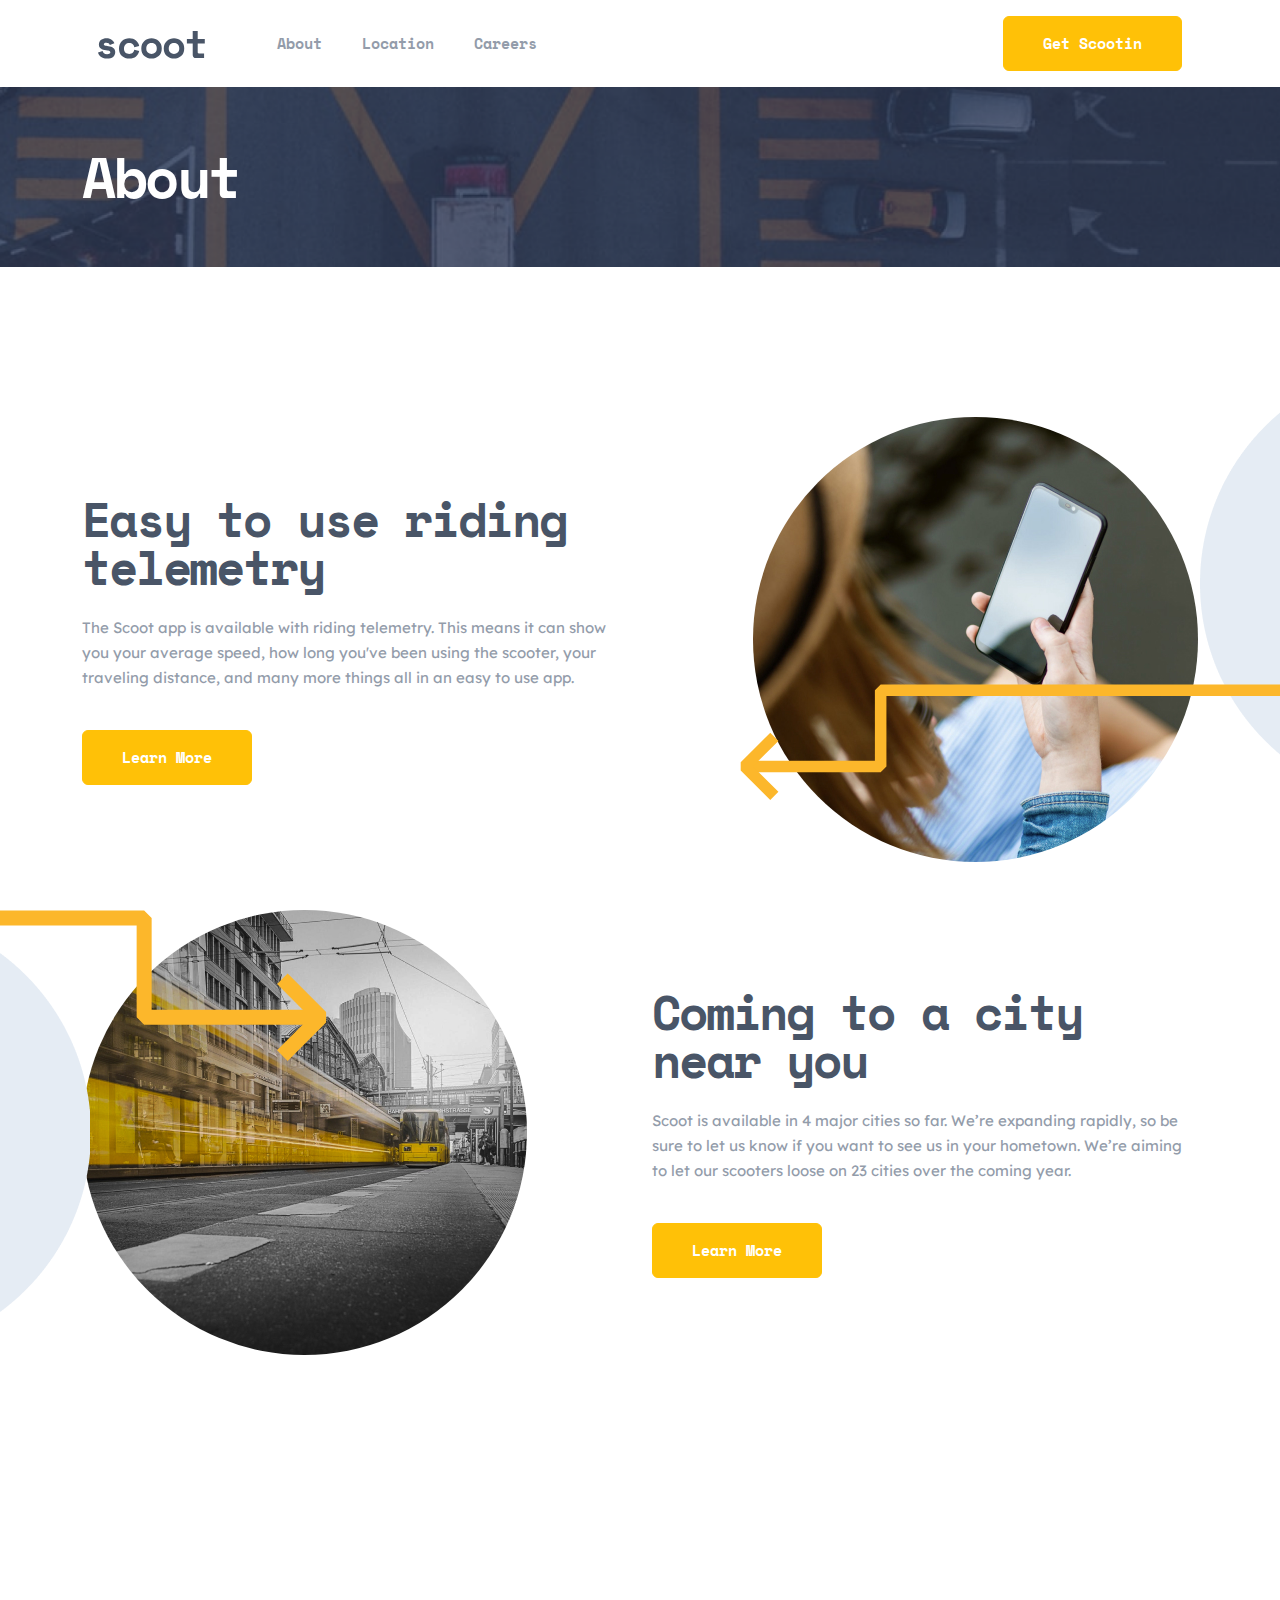
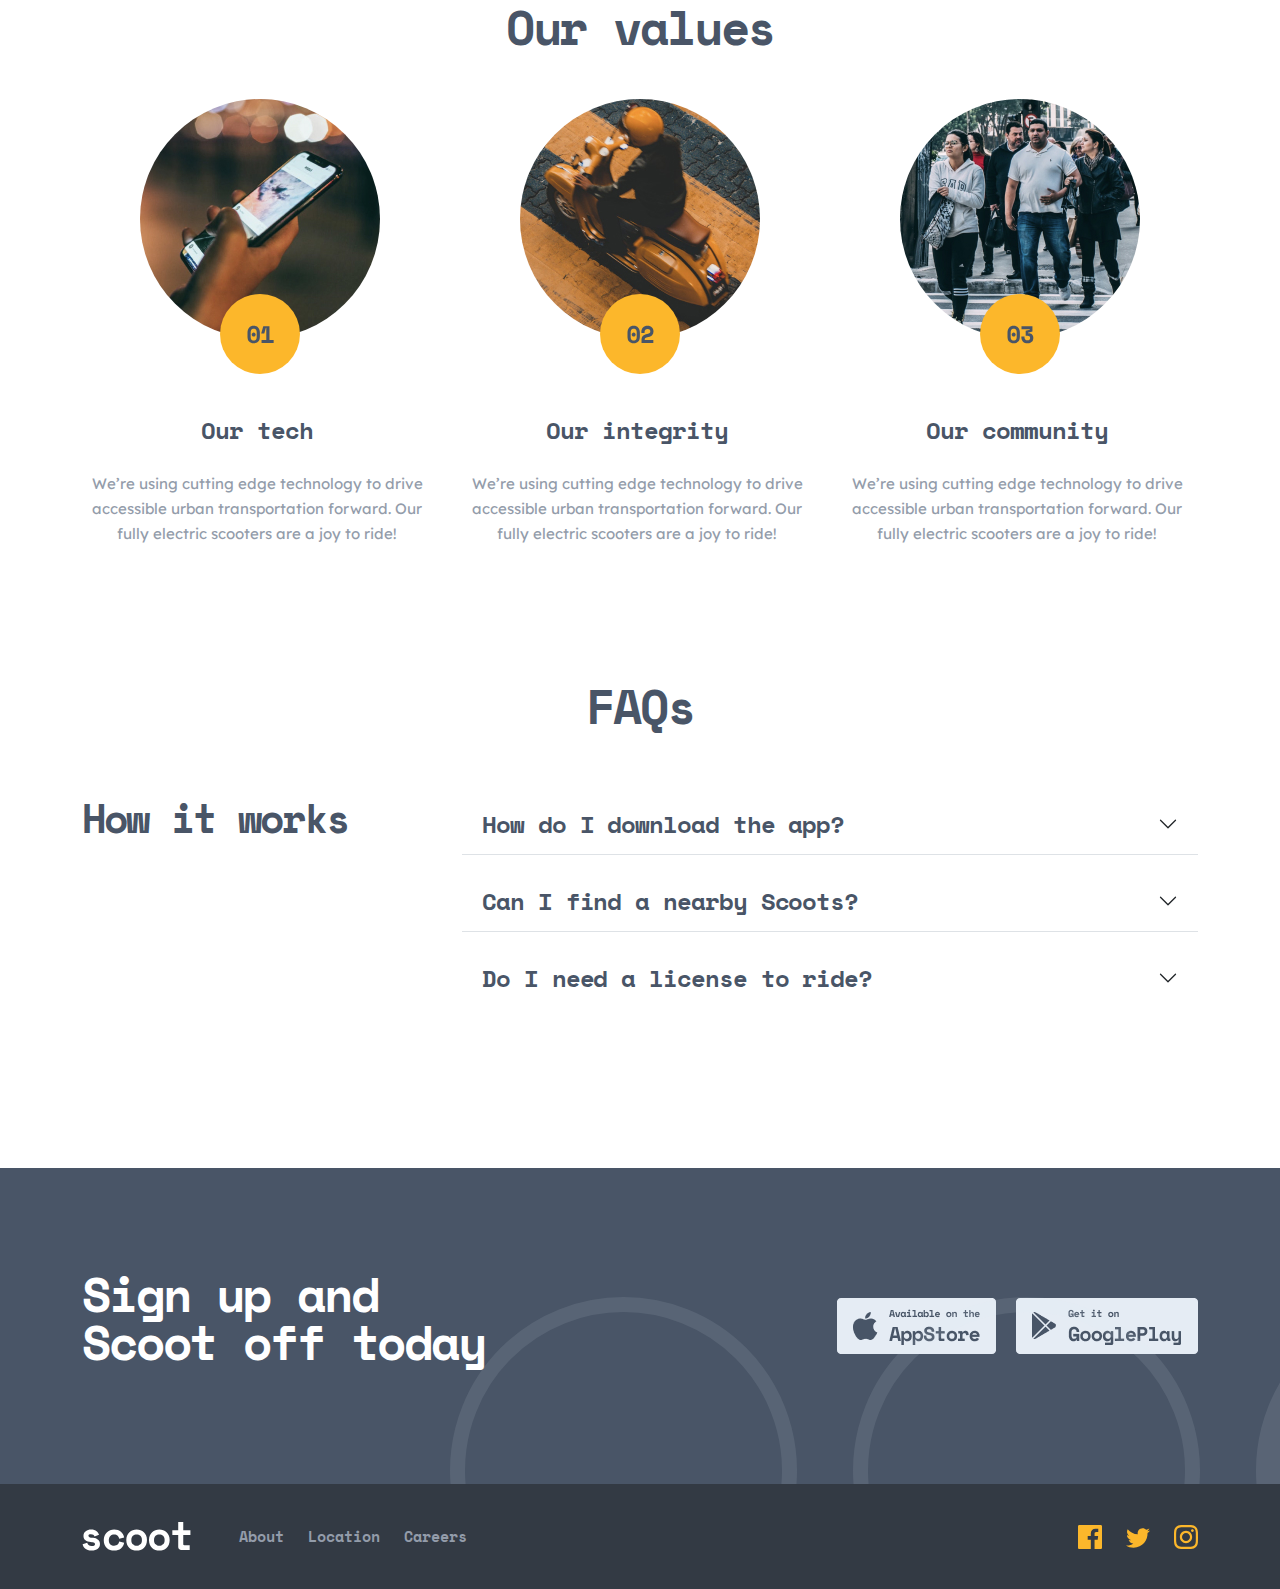
==== about.html @ 52f3a2fb "Add new sections" ====
<!DOCTYPE html>
<html lang="en">
<head>
    <meta charset="UTF-8" >
    <meta http-equiv="X-UA-Compatible" content="IE=edge" >
    <meta name="viewport" content="width=device-width, initial-scale=1.0" >
    <link rel="stylesheet" href="./bootstrap/css/bootstrap.min.css">
    <link rel="stylesheet" href="./css/main.css" >
    <title>Scoot multi page</title>
</head>
<body>
    
    <header class="site-header ">
        <div class="container">
            <nav class="navbar navbar-expand-lg p-3 d-md-flex justify-content-md-between align-content-md-center">
                <a class="menu__burger" href="#"><img src="./images/menu-burger.svg" alt=""></a> 
                <a class="navbar-brand" href="index.html"><img src="./images/logo-header.svg" width="107" height="28" alt="site  logo"></a>
                <button class="navbar-toggler d-none" type="button" data-bs-toggle="collapse" data-bs-target="#navbarSupportedContent" aria-controls="navbarSupportedContent" aria-expanded="false" aria-label="Toggle navigation">
                    <span class="navbar-toggler-icon"></span>
                </button>
                
                <ul class="navbar-nav sitenav flex-row me-auto ms-lg-5 ms-md-5">
                    <li class="nav-item">
                        <a class="nav-link " href="about.html">About</a>
                    </li>
                    <li class="nav-item">
                        <a class="nav-link" href="#">Location</a>
                    </li>
                    <li class="nav-item">
                        <a class="nav-link" href="#">Careers</a>
                    </li>
                </ul>
                <button class="btn btn-warning nav__link header__nav" type="button">Get Scootin</button>
            </nav>
            
            
        </div>
    </header>
    
    <main class="hero ">
        <section class="hero__inner about__hero">
            <div class="container">
                <div class="hero__content position-relative">
                    <div class="hero__intro mx-md-auto mx-lg-0">
                        <h1 class="hero__title text-center  text-md-center text-lg-start">About</h1>
                    </div>
                    
                </div>
            </div>           
        </section>
        
        <section class="news ">
            <div class="container">
                <div class="new__inner">
                    <div class="row d-flex align-items-center justify-content-between mb-5 top__row">
                        <div class="col-12 col-sm-12 col-md-6 top__col">
                            <h3 class="news__title">Easy to use
                                riding telemetry</h3>
                                <p class="news__desc">The Scoot app is available with riding telemetry. This means it can show you your average speed, how long you've been using the scooter, your traveling distance, and many more things all in an easy to use app.</p>
                                <a class="btn btn-warning hero__link" href="#">Learn More</a>
                            </div>
                            <div class="col-12 col-sm-12 col-md-6 position-relative">
                                <img src="./images/about-human.jpg" class="img-fluid news__img" alt="">
                                <img src="./images/service-strelka.svg" class="img-fluid position-absolute news__img-arrow" alt="">
                            </div>
                        </div>
                        
                        <div class="row center__row d-flex align-items-center justify-content-between mt-5 mb-5 ">
                            <div class="col-12 col-sm-12 col-md-6 center__col">
                                <h3 class="news__title ">Coming to a city near you</h3>
                                <p class="news__desc">Scoot is available in 4 major cities so far. We’re expanding rapidly, so be sure to let us know if you want to see us in your hometown. We’re aiming to let our scooters loose on 23 cities over the coming year.</p>
                                <a class="btn btn-warning hero__link" href="#">Learn More</a>
                            </div>
                            <div class="col-12 col-sm-12 col-md-6 position-relative">
                                <img src="./images/about-human-2.jpg" class="img-fluid news__img news__img-two" alt="">
                                <img src="./images/service-strelka-short-1.svg" class="img-fluid position-absolute news__img-left" alt="">
                            </div>
                        </div>
                    </div>
                </div>
            </section>    
            
            <section class="values">
                <div class="container">
                    <div class="values__inner">
                        <h2 class="values__title">Our values</h2>
                        <div class="row mt-5">
                            <div class="col-12 col-sm-12 col-md-12 col-lg-4 text-center">
                                <div class="values__imgs">
                                    <img class="values__img" src="./images/value-1.jpg" width="240" height="240" alt="value 1">
                                </div>
                                <div class="values__wrap">
                                    <h3 class="values__text">Our tech</h3>
                                    <p class="values__desc">We’re using cutting edge technology to drive accessible urban transportation forward. Our fully electric scooters are a joy to ride!</p>
                                </div>
                            </div>
                            <div class="col-12 col-sm-12 col-md-12 col-lg-4 text-center">
                                <div class="values__imgs values__two">
                                    <img class="values__img" src="./images/value-2.jpg" width="240" height="240" alt="value 1">
                                </div>
                                <div class="values__wrap">
                                    <h3 class="values__text">Our integrity</h3>
                                    <p class="values__desc">We’re using cutting edge technology to drive accessible urban transportation forward. Our fully electric scooters are a joy to ride!</p>
                                </div>
                            </div>
                            <div class="col-12 col-sm-12 col-md-12 col-lg-4 text-center">
                                <div class="values__imgs values__three">
                                    <img class="values__img " src="./images/value-3.jpg" width="240" height="240" alt="value 1">
                                </div>
                                <div class="values__wrap">
                                    <h3 class="values__text">Our community</h3>
                                    <p class="values__desc">We’re using cutting edge technology to drive accessible urban transportation forward. Our fully electric scooters are a joy to ride!</p>
                                </div>
                            </div>
                        </div>
                    </div>
                </div>
            </section>
            
            <section class="faq">
                <div class="container">
                    <div class="faq__inner">
                        <h2 class="faq__title">FAQs</h2>
                        <div class="row">
                            <div class="col-12 col-sm-12 col-md-12 col-lg-4">
                                <h3 class="faq__text">How it works</h3>
                            </div>
                            <div class="col-12 col-sm-12 col-md-12 col-lg-8">
                                <div class="accordion  accordion-flush" id="accordionFlushExample">
                                    <div class="accordion-item accordion-wrap">
                                      <h2 class="accordion-header" id="flush-headingOne">
                                        <button class="accordion-button collapsed" type="button" data-bs-toggle="collapse" data-bs-target="#flush-collapseOne" aria-expanded="false" aria-controls="flush-collapseOne">
                                            <div class="accor__title">
                                                How do I download the app?
                                            </div>
                                        </button>
                                      </h2>
                                      <div id="flush-collapseOne" class="accordion-collapse collapse" aria-labelledby="flush-headingOne" data-bs-parent="#accordionFlushExample">
                                        <div class="accordion-body">To download the Scoot app, you can search “Scoot” in both the App and Google Play stores. An even simpler way to do it would be to click the relevant link at the bottom of this page and you’ll be re-directed to the correct page.</div>
                                      </div>
                                    </div>
                                    <div class="accordion-item accordion-wrap">
                                      <h2 class="accordion-header" id="flush-headingTwo">
                                        <button class="accordion-button collapsed" type="button" data-bs-toggle="collapse" data-bs-target="#flush-collapseTwo" aria-expanded="false" aria-controls="flush-collapseTwo">
                                            <div class="accor__title">
                                                Can I find a nearby Scoots?
                                            </div>
                                        </button>
                                      </h2>
                                      <div id="flush-collapseTwo" class="accordion-collapse collapse" aria-labelledby="flush-headingTwo" data-bs-parent="#accordionFlushExample">
                                        <div class="accordion-body">To download the Scoot app, you can search “Scoot” in both the App and Google Play stores. An even simpler way to do it would be to click the relevant link at the bottom of this page and you’ll be re-directed to the correct page.</div>
                                      </div>
                                    </div>
                                    <div class="accordion-item accordion-wrap">
                                      <h2 class="accordion-header" id="flush-headingThree">
                                        <button class="accordion-button collapsed" type="button" data-bs-toggle="collapse" data-bs-target="#flush-collapseThree" aria-expanded="false" aria-controls="flush-collapseThree">
                                           <div class="accor__title">
                                            Do I need a license to ride?
                                           </div>
                                        </button>
                                      </h2>
                                      <div id="flush-collapseThree" class="accordion-collapse collapse" aria-labelledby="flush-headingThree" data-bs-parent="#accordionFlushExample">
                                        <div class="accordion-body">To download the Scoot app, you can search “Scoot” in both the App and Google Play stores. An even simpler way to do it would be to click the relevant link at the bottom of this page and you’ll be re-directed to the correct page.</div>
                                      </div>
                                    </div>
                                  </div>
                            </div>
                        </div>
                    </div>
                </div>
            </section>
            
            <section class="apps">
                <div class="container">
                    <div class="apps__wrap d-flex ">
                        <span class="apps__circle"></span>
                        <span class="apps__circle apps__circle-two"></span>
                        <span class="apps__circle apps__circle-three"></span>
                    </div>
                    <div class="row d-flex align-items-center justify-content-between apps__row">
                        <div class="col-12 col-md-12 col-lg-6">
                            <div class="apps__text">
                                <p class="apps__title">Sign up and Scoot off today</p>
                            </div>
                        </div>
                        <div class="col-12 col-md-12 col-lg-6 d-flex justify-content-end ">
                            <div class="app">
                                <img class="app__img" src="./images/apple.png"  alt="apple">
                                <img class="ms-3 app__img" src="./images/google.png" alt="google">
                            </div>
                        </div>
                    </div>  
                </div>
            </section>
            
        </main>
        
        <footer class="site-footer">
            <div class="container">
                <div class="row">
                    <div class="col-12 col-sm-8 col-md-8 d-flex align-items-center site-footer__navs">
                        <a href="index.html"><img src="./images/logo.svg" alt="footer logo"></a>
                        <ul class="navbar-nav flex-row me-auto ms-sm-3 ms-lg-5 ms-md-5 site-footer__nav">
                            <li class="nav-item">
                                <a class="nav-link " href="about.html">About</a>
                            </li>
                            <li class="nav-item">
                                <a class="nav-link" href="#">Location</a>
                            </li>
                            <li class="nav-item">
                                <a class="nav-link" href="#">Careers</a>
                            </li>
                        </ul>
                    </div>
                    
                    <div class="col-12 col-sm-4 col-md-4 d-flex align-items-center  site-footer__icons ">
                        <a class="site-footer__icon"  href="#"><img src="./images/facebook.svg" alt="facebook"></a>
                        <a class="site-footer__icon"  href="#"><img src="./images/twitter.svg" alt="twitter"></a>
                        <a class="site-footer__icon"  href="#"><img src="./images/instagram.svg" alt="instagram"></a>
                    </div>
                </div>
            </div>
        </footer>
        
        <!-- <script src="./bootstrap/js/bootstrap.bundle.min.js"></script> -->
        <script src="./bootstrap/js/bootstrap.min.js"></script>
        <!-- <script src="./bootstrap/js/bootstrap.esm.min.js"></script> -->

    </body>
    </html>
---- css/main.css ----
/*! normalize.css v8.0.1 | MIT License | github.com/necolas/normalize.css */
/* Document
   ========================================================================== */
/**
 * 1. Correct the line height in all browsers.
 * 2. Prevent adjustments of font size after orientation changes in iOS.
 */
html {
  line-height: 1.15; /* 1 */
  -webkit-text-size-adjust: 100%; /* 2 */
}

/* Sections
     ========================================================================== */
/**
   * Remove the margin in all browsers.
   */
body {
  margin: 0;
}

/**
   * Render the `main` element consistently in IE.
   */
main {
  display: block;
}

/**
   * Correct the font size and margin on `h1` elements within `section` and
   * `article` contexts in Chrome, Firefox, and Safari.
   */
h1 {
  font-size: 2em;
  margin: 0.67em 0;
}

/* Grouping content
     ========================================================================== */
/**
   * 1. Add the correct box sizing in Firefox.
   * 2. Show the overflow in Edge and IE.
   */
hr {
  box-sizing: content-box; /* 1 */
  height: 0; /* 1 */
  overflow: visible; /* 2 */
}

/**
   * 1. Correct the inheritance and scaling of font size in all browsers.
   * 2. Correct the odd `em` font sizing in all browsers.
   */
pre {
  font-family: monospace, monospace; /* 1 */
  font-size: 1em; /* 2 */
}

/* Text-level semantics
     ========================================================================== */
/**
   * Remove the gray background on active links in IE 10.
   */
a {
  background-color: transparent;
}

/**
   * 1. Remove the bottom border in Chrome 57-
   * 2. Add the correct text decoration in Chrome, Edge, IE, Opera, and Safari.
   */
abbr[title] {
  border-bottom: none; /* 1 */
  text-decoration: underline; /* 2 */
  -webkit-text-decoration: underline dotted;
          text-decoration: underline dotted; /* 2 */
}

/**
   * Add the correct font weight in Chrome, Edge, and Safari.
   */
b,
strong {
  font-weight: bolder;
}

/**
   * 1. Correct the inheritance and scaling of font size in all browsers.
   * 2. Correct the odd `em` font sizing in all browsers.
   */
code,
kbd,
samp {
  font-family: monospace, monospace; /* 1 */
  font-size: 1em; /* 2 */
}

/**
   * Add the correct font size in all browsers.
   */
small {
  font-size: 80%;
}

/**
   * Prevent `sub` and `sup` elements from affecting the line height in
   * all browsers.
   */
sub,
sup {
  font-size: 75%;
  line-height: 0;
  position: relative;
  vertical-align: baseline;
}

sub {
  bottom: -0.25em;
}

sup {
  top: -0.5em;
}

/* Embedded content
     ========================================================================== */
/**
   * Remove the border on images inside links in IE 10.
   */
img {
  border-style: none;
}

/* Forms
     ========================================================================== */
/**
   * 1. Change the font styles in all browsers.
   * 2. Remove the margin in Firefox and Safari.
   */
button,
input,
optgroup,
select,
textarea {
  font-family: inherit; /* 1 */
  font-size: 100%; /* 1 */
  line-height: 1.15; /* 1 */
  margin: 0; /* 2 */
}

/**
   * Show the overflow in IE.
   * 1. Show the overflow in Edge.
   */
button,
input {
  /* 1 */
  overflow: visible;
}

/**
   * Remove the inheritance of text transform in Edge, Firefox, and IE.
   * 1. Remove the inheritance of text transform in Firefox.
   */
button,
select {
  /* 1 */
  text-transform: none;
}

/**
   * Correct the inability to style clickable types in iOS and Safari.
   */
button,
[type=button],
[type=reset],
[type=submit] {
  -webkit-appearance: button;
}

/**
   * Remove the inner border and padding in Firefox.
   */
button::-moz-focus-inner,
[type=button]::-moz-focus-inner,
[type=reset]::-moz-focus-inner,
[type=submit]::-moz-focus-inner {
  border-style: none;
  padding: 0;
}

/**
   * Restore the focus styles unset by the previous rule.
   */
button:-moz-focusring,
[type=button]:-moz-focusring,
[type=reset]:-moz-focusring,
[type=submit]:-moz-focusring {
  outline: 1px dotted ButtonText;
}

/**
   * Correct the padding in Firefox.
   */
fieldset {
  padding: 0.35em 0.75em 0.625em;
}

/**
   * 1. Correct the text wrapping in Edge and IE.
   * 2. Correct the color inheritance from `fieldset` elements in IE.
   * 3. Remove the padding so developers are not caught out when they zero out
   *    `fieldset` elements in all browsers.
   */
legend {
  box-sizing: border-box; /* 1 */
  color: inherit; /* 2 */
  display: table; /* 1 */
  max-width: 100%; /* 1 */
  padding: 0; /* 3 */
  white-space: normal; /* 1 */
}

/**
   * Add the correct vertical alignment in Chrome, Firefox, and Opera.
   */
progress {
  vertical-align: baseline;
}

/**
   * Remove the default vertical scrollbar in IE 10+.
   */
textarea {
  overflow: auto;
}

/**
   * 1. Add the correct box sizing in IE 10.
   * 2. Remove the padding in IE 10.
   */
[type=checkbox],
[type=radio] {
  box-sizing: border-box; /* 1 */
  padding: 0; /* 2 */
}

/**
   * Correct the cursor style of increment and decrement buttons in Chrome.
   */
[type=number]::-webkit-inner-spin-button,
[type=number]::-webkit-outer-spin-button {
  height: auto;
}

/**
   * 1. Correct the odd appearance in Chrome and Safari.
   * 2. Correct the outline style in Safari.
   */
[type=search] {
  -webkit-appearance: textfield; /* 1 */
  outline-offset: -2px; /* 2 */
}

/**
   * Remove the inner padding in Chrome and Safari on macOS.
   */
[type=search]::-webkit-search-decoration {
  -webkit-appearance: none;
}

/**
   * 1. Correct the inability to style clickable types in iOS and Safari.
   * 2. Change font properties to `inherit` in Safari.
   */
::-webkit-file-upload-button {
  -webkit-appearance: button; /* 1 */
  font: inherit; /* 2 */
}

/* Interactive
     ========================================================================== */
/*
   * Add the correct display in Edge, IE 10+, and Firefox.
   */
details {
  display: block;
}

/*
   * Add the correct display in all browsers.
   */
summary {
  display: list-item;
}

/* Misc
     ========================================================================== */
/**
   * Add the correct display in IE 10+.
   */
template {
  display: none;
}

/**
   * Add the correct display in IE 10.
   */
[hidden] {
  display: none;
}

.visually-hidden {
  clip: rect(0 0 0 0);
  -webkit-clip-path: inset(50%);
  clip-path: inset(50%);
  height: 1px;
  overflow: hidden;
  position: absolute;
  white-space: nowrap;
  width: 1px;
}

@font-face {
  font-family: "Lexend Deca";
  src: url("../fonts/LexendDeca-Regular.woff2") format("woff2"), url("../fonts/LexendDeca-Regular.woff") format("woff");
  font-weight: normal;
  font-style: normal;
  font-display: swap;
}
@font-face {
  font-family: "Space Mono";
  src: url("../fonts/SpaceMono-Bold.woff2") format("woff2"), url("../fonts/SpaceMono-Bold.woff") format("woff");
  font-weight: bold;
  font-style: normal;
  font-display: swap;
}
html {
  height: 100%;
  scroll-behavior: smooth;
  box-sizing: border-box;
}

*,
*::before,
*::after {
  box-sizing: inherit;
}

body {
  display: flex;
  flex-direction: column;
  height: 100%;
  font-family: "Futura PT";
  font-style: normal;
  font-size: 16px;
  line-height: 1.5;
  background-image: url("../images/body-bg.png");
}

img {
  max-width: 100%;
  height: auto;
  vertical-align: middle;
}

.nav__link {
  padding: 14px 39px;
  font-family: "Space Mono";
  font-style: normal;
  font-weight: 700;
  font-size: 15px;
  line-height: 25px;
  text-align: center;
  color: #FFFFFF;
}

.nav-link {
  font-family: "Space Mono";
  font-style: normal;
  font-weight: 700;
  font-size: 15px;
  line-height: 25px;
  color: #939CAA;
}

.menu__burger {
  display: none;
}

@media only screen and (max-width: 768px) {
  .nav-item + .nav-item {
    margin-left: 28px;
  }
  .nav__link {
    padding: 12px 37px;
  }
}
@media only screen and (max-width: 576px) {
  .sitenav {
    display: none;
  }
  .header__nav {
    display: none;
  }
  .navbar-brand {
    margin: 0 auto;
  }
  .menu__burger {
    display: block;
  }
  .ovals {
    display: none;
  }
  .desc__before {
    display: none;
  }
  .hero__desc {
    text-align: center;
  }
  .nav-item {
    margin-left: 28px;
  }
}
.hero__inner {
  width: 100%;
  margin: 0 auto;
  padding: 170px 0;
  background-image: url("../../images/header-bg.jpg");
  background-size: cover;
  background-position: center;
}

.ovals {
  z-index: 99;
  right: 0;
  bottom: 60px;
  position: relative;
}

.oval__img + .oval__img {
  margin-left: 24px;
}

.hero__content {
  position: relative;
}

.hero__intro {
  width: 100%;
  max-width: 500px;
}

.hero__text {
  width: 100%;
  max-width: 405px;
  margin-left: 125px;
}

.hero__title {
  margin: 0;
  font-family: "Space Mono";
  font-style: normal;
  font-weight: 700;
  font-size: 56px;
  line-height: 56px;
  letter-spacing: -2.5px;
  color: #FFFFFF;
}

.hero__desc {
  margin: 40px 0;
  font-family: "Lexend Deca";
  font-style: normal;
  font-weight: 400;
  font-size: 15px;
  line-height: 25px;
  color: #FFFFFF;
}

.desc__before {
  left: -110px;
  top: 53%;
}

.desc__after {
  left: 50%;
  top: 55%;
}

.hero__link {
  padding: 14px 39px;
  font-family: "Space Mono";
  font-style: normal;
  font-weight: 700;
  font-size: 15px;
  line-height: 25px;
  text-align: center;
  color: #FFFFFF;
}

@media only screen and (max-width: 768px) {
  .hero__inner {
    background-image: url("../../images/hero-bg-tablet.jpg");
  }
  .desc__after {
    left: -25%;
    top: 95%;
  }
  .hero__link {
    width: 100%;
    max-width: 200px;
    display: block;
    margin: 0 auto;
  }
  .ovals {
    z-index: 99;
    right: 0;
    bottom: -25%;
    position: relative;
  }
}
@media only screen and (max-width: 576px) {
  .hero__inner {
    background-image: url("../../images/hero-bg-mobile.jpg");
  }
  .hero__text {
    margin: 0 auto;
    max-width: 311px;
  }
  .hero__title {
    font-size: 40px;
    line-height: 40px;
  }
  .desc__after {
    left: -60%;
    top: 95%;
  }
}
@media only screen and (max-width: 515px) {
  .desc__after {
    left: -70%;
  }
}
@media only screen and (max-width: 444px) {
  .desc__after {
    left: -80%;
  }
}
@media only screen and (max-width: 388px) {
  .desc__after {
    left: -100%;
  }
}
.services {
  position: relative;
}

.services__inner {
  padding: 160px 0 147px;
}

.services__img {
  width: 96px;
  height: 96px;
  padding: 24px 24px;
  background: #FCB72B;
  border-radius: 50%;
  display: flex;
  align-items: center;
  justify-content: center;
}

.services__title {
  margin: 40px 0 27px;
  font-family: "Space Mono";
  font-style: normal;
  font-weight: 700;
  font-size: 24px;
  line-height: 28px;
  letter-spacing: -1.07143px;
  color: #495567;
}

.services__desc {
  margin: 0;
  font-family: "Lexend Deca";
  font-style: normal;
  font-weight: 400;
  font-size: 15px;
  line-height: 25px;
  color: #939CAA;
}

.services__line {
  content: "";
  display: block;
  width: 100%;
  max-width: 974px;
  position: absolute;
  left: 0;
  top: 33%;
  height: 1px;
  border: 15px solid #E5ECF4;
  z-index: -1;
}

@media only screen and (max-width: 768px) {
  .services__wrap {
    width: 100%;
    max-width: 398px;
  }
  .services__column {
    width: 100%;
    max-width: 573px;
    margin: 0 auto;
    display: flex;
    align-items: center;
    justify-content: space-between;
  }
  .services__column + .services__column {
    margin-top: 40px;
  }
  .services {
    position: relative;
  }
  .services__line {
    max-width: 1px;
    height: 513px;
    position: absolute;
    left: 150px;
    top: 150px;
    border: 15px solid #E5ECF4;
    z-index: -1;
  }
}
@media only screen and (max-width: 576px) {
  .services__column {
    width: 100%;
    text-align: center;
    max-width: 311px;
    margin: 0 auto;
    display: block;
  }
  .services__img {
    margin: 0 auto;
  }
  .services__column + .services__column {
    margin-top: 50px;
  }
}
.news {
  padding: 150px 0 200px;
  overflow: hidden;
  position: relative;
}

.news__title {
  margin: 0;
  font-family: "Space Mono";
  font-style: normal;
  font-weight: 700;
  font-size: 48px;
  line-height: 48px;
  letter-spacing: -2.14286px;
  color: #495567;
}

.top__row::after {
  content: "";
  display: block;
  width: 80px;
  height: 445px;
  top: 7%;
  right: 0;
  z-index: 99;
  position: absolute;
  background-image: url("../../images/service-right-bg.png");
  background-repeat: no-repeat;
}

.center__row {
  flex-direction: row-reverse;
}
.center__row::before {
  content: "";
  display: block;
  width: 100px;
  height: 445px;
  left: -10px;
  z-index: 99;
  position: absolute;
  background-image: url("../../images/service-left-bg.png");
  background-repeat: no-repeat;
}

.bottom__row::after {
  content: "";
  display: block;
  width: 80px;
  height: 445px;
  top: 65%;
  right: 0;
  z-index: 99;
  position: absolute;
  background-image: url("../../images/service-right-bg.png");
  background-repeat: no-repeat;
}

.news__desc {
  margin: 24px 0 40px;
  font-family: "Lexend Deca";
  font-style: normal;
  font-weight: 400;
  font-size: 15px;
  line-height: 25px;
  color: #939CAA;
}

.news__img {
  border-radius: 50%;
  display: block;
  margin-left: auto;
}

.news__img-two {
  margin-left: 0;
}

.news__img-arrow {
  top: 60%;
  right: -100px;
  z-index: 9999;
}

.news__img-left {
  top: 0;
  right: 55%;
  z-index: 9999;
}

.news__img-right {
  top: 15%;
  left: 55%;
  z-index: 9999;
}

@media only screen and (max-width: 768px) {
  .top__row {
    flex-direction: column-reverse;
  }
  .center__row {
    flex-direction: column-reverse;
  }
  .bottom__row {
    flex-direction: column-reverse;
  }
  .top__col {
    width: 100%;
    max-width: 573px;
  }
  .center__col {
    width: 100%;
    max-width: 573px;
  }
  .bottom__col {
    width: 100%;
    max-width: 573px;
  }
  .news__title {
    margin-top: 56px;
    text-align: center;
  }
  .news__desc {
    text-align: center;
  }
  .news__img-arrow {
    top: 60%;
    right: 0px;
    z-index: 9999;
  }
  .news__img {
    border-radius: 50%;
    display: block;
    margin-left: 0;
  }
}
@media only screen and (max-width: 576px) {
  .top__row::after {
    display: none;
  }
  .center__row::before {
    display: none;
  }
  .bottom__row::after {
    display: none;
  }
  .news__img {
    background-size: 100%;
    width: 311px;
    height: 295px;
    margin: 0 auto;
  }
  .news__title {
    margin-top: 56px;
    font-size: 32px;
    line-height: 32px;
  }
}
.apps {
  padding: 102px 0;
  background: #495567;
  overflow: hidden;
  position: relative;
}

.apps__wrap {
  position: absolute;
  bottom: -160px;
  left: 450px;
}

.apps__circle {
  display: block;
  width: 347px;
  height: 347px;
  mix-blend-mode: normal;
  opacity: 0.1;
  border: 15px solid #E5ECF4;
  border-radius: 50%;
}

.apps__circle + .apps__circle {
  margin-left: 56px;
}

.apps__circle-three {
  background-color: #E5ECF4;
  opacity: 0.1;
}

.apps__text {
  width: 100%;
  max-width: 415px;
}

.apps__title {
  font-family: "Space Mono";
  font-style: normal;
  font-weight: 700;
  font-size: 48px;
  line-height: 48px;
  letter-spacing: -2.14286px;
  color: #FFFFFF;
}

@media only screen and (max-width: 768px) {
  .apps__text {
    margin: 0 auto;
  }
  .app {
    margin: 0 auto;
    margin-top: 40px;
  }
  .apps__title {
    text-align: center;
  }
  .apps__wrap {
    position: absolute;
    bottom: -160px;
    left: -100px;
  }
}
@media only screen and (max-width: 576px) {
  .apps__title {
    font-size: 32px;
    line-height: 32px;
  }
}
@media only screen and (max-width: 392px) {
  .app__img {
    width: 113px;
    height: 40px;
  }
}
.site-footer {
  z-index: 999;
  padding: 32px 0;
  background: #333A44;
}

.site-footer__icon + .site-footer__icon {
  margin-left: 24px;
}

.nav-item + .nav-item {
  margin-left: 24px;
}

.site-footer__icons {
  justify-content: end;
}

@media only screen and (max-width: 576px) {
  .site-footer__icons {
    display: block;
    margin: 0 auto;
    margin-top: 41px;
    justify-content: center;
  }
  .site-footer__navs {
    flex-direction: column;
  }
  .site-footer__nav {
    margin: 0 auto;
    margin-top: 41px;
    display: block;
  }
}
.about__hero {
  width: 100%;
  margin: 0 auto;
  padding: 62px 0;
  background-image: url("../../images/about-bg.png");
}

.values__inner {
  padding: 0 0 120px;
}

.values__title {
  font-family: "Space Mono";
  font-style: normal;
  font-weight: 700;
  font-size: 48px;
  line-height: 48px;
  text-align: center;
  letter-spacing: -2.14286px;
  color: #495567;
}

.values__imgs {
  position: relative;
  display: flex;
  justify-content: center;
}
.values__imgs::before {
  content: "";
  display: block;
  width: 29px;
  height: 29px;
  bottom: -35px;
  padding: 40px;
  background-image: url("../../images/01.svg");
  background-position: center;
  background-color: #FCB72B;
  background-repeat: no-repeat;
  border-radius: 50%;
  position: absolute;
  z-index: 999;
}

.values__two::before {
  background-image: url("../../images/02.svg");
}

.values__three::before {
  background-image: url("../../images/03.svg");
}

.values__img {
  border-radius: 50%;
}

.values__wrap {
  width: 100%;
  max-width: 350px;
}

.values__text {
  margin: 77px 0 27px;
  font-family: "Space Mono";
  font-style: normal;
  font-weight: 700;
  font-size: 24px;
  line-height: 28px;
  text-align: center;
  letter-spacing: -1.07143px;
  color: #495567;
}

.values__desc {
  font-family: "Lexend Deca";
  font-style: normal;
  font-weight: 400;
  font-size: 15px;
  line-height: 25px;
  text-align: center;
  color: #939CAA;
}

@media only screen and (max-width: 768px) {
  .values__wrap {
    margin: 0 auto;
  }
  .values__imgs {
    margin-top: 55px;
  }
}
.faq__inner {
  padding-bottom: 160px;
}

.faq__title {
  margin-bottom: 64px;
  font-family: "Space Mono";
  font-style: normal;
  font-weight: 700;
  font-size: 48px;
  line-height: 48px;
  text-align: center;
  letter-spacing: -2.14286px;
  color: #495567;
}

.faq__text {
  font-family: "Space Mono";
  font-style: normal;
  font-weight: 700;
  font-size: 40px;
  line-height: 48px;
  letter-spacing: -1.78571px;
  color: #495567;
}

.accordion-wrap {
  background: #F2F5F9;
}

.accordion-item + .accordion-item {
  margin-top: 16px;
}

.accordion-header {
  background: #F2F5F9 !important;
}

.accor__title {
  font-family: "Space Mono";
  font-style: normal;
  font-weight: 700;
  font-size: 24px;
  line-height: 28px;
  letter-spacing: -1.07143px;
  color: #495567;
}

.accordion-body {
  font-family: "Lexend Deca";
  font-style: normal;
  font-weight: 400;
  font-size: 15px;
  line-height: 25px;
  color: #495567;
}/*# sourceMappingURL=main.css.map */
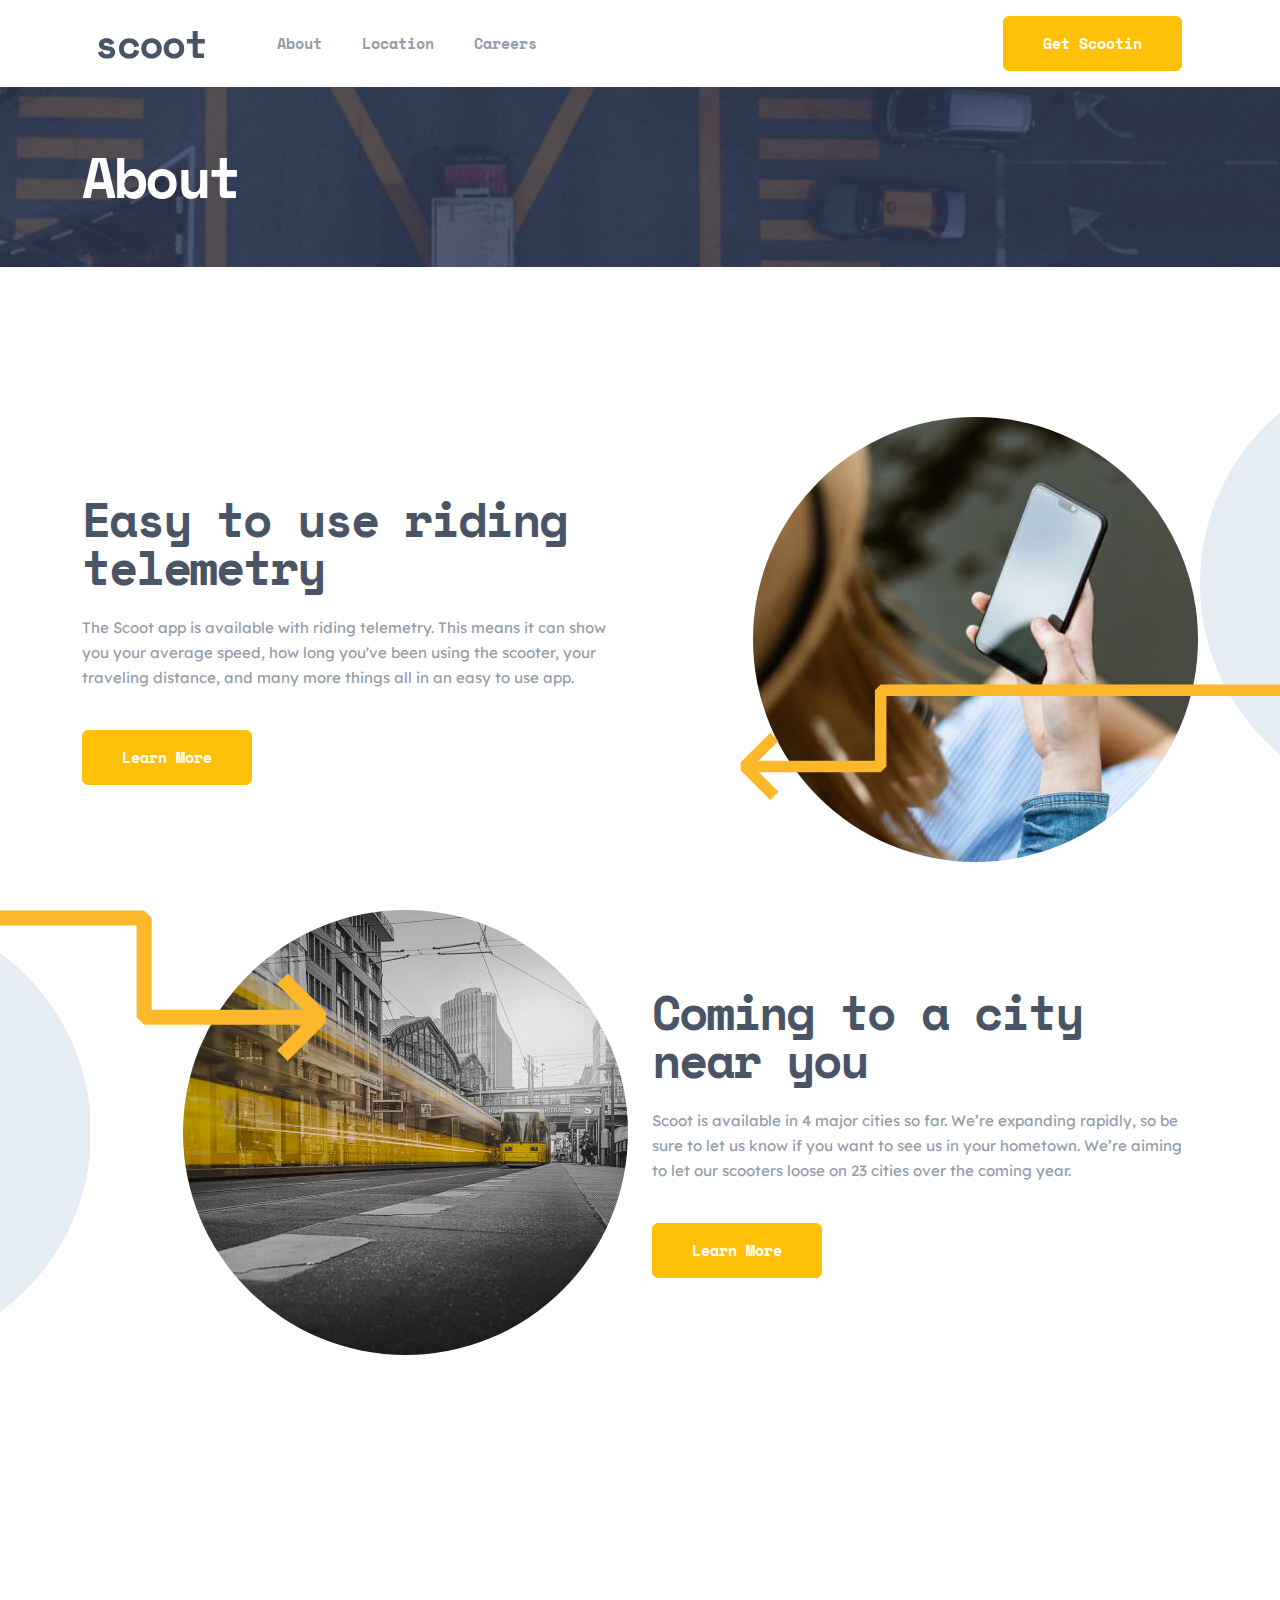
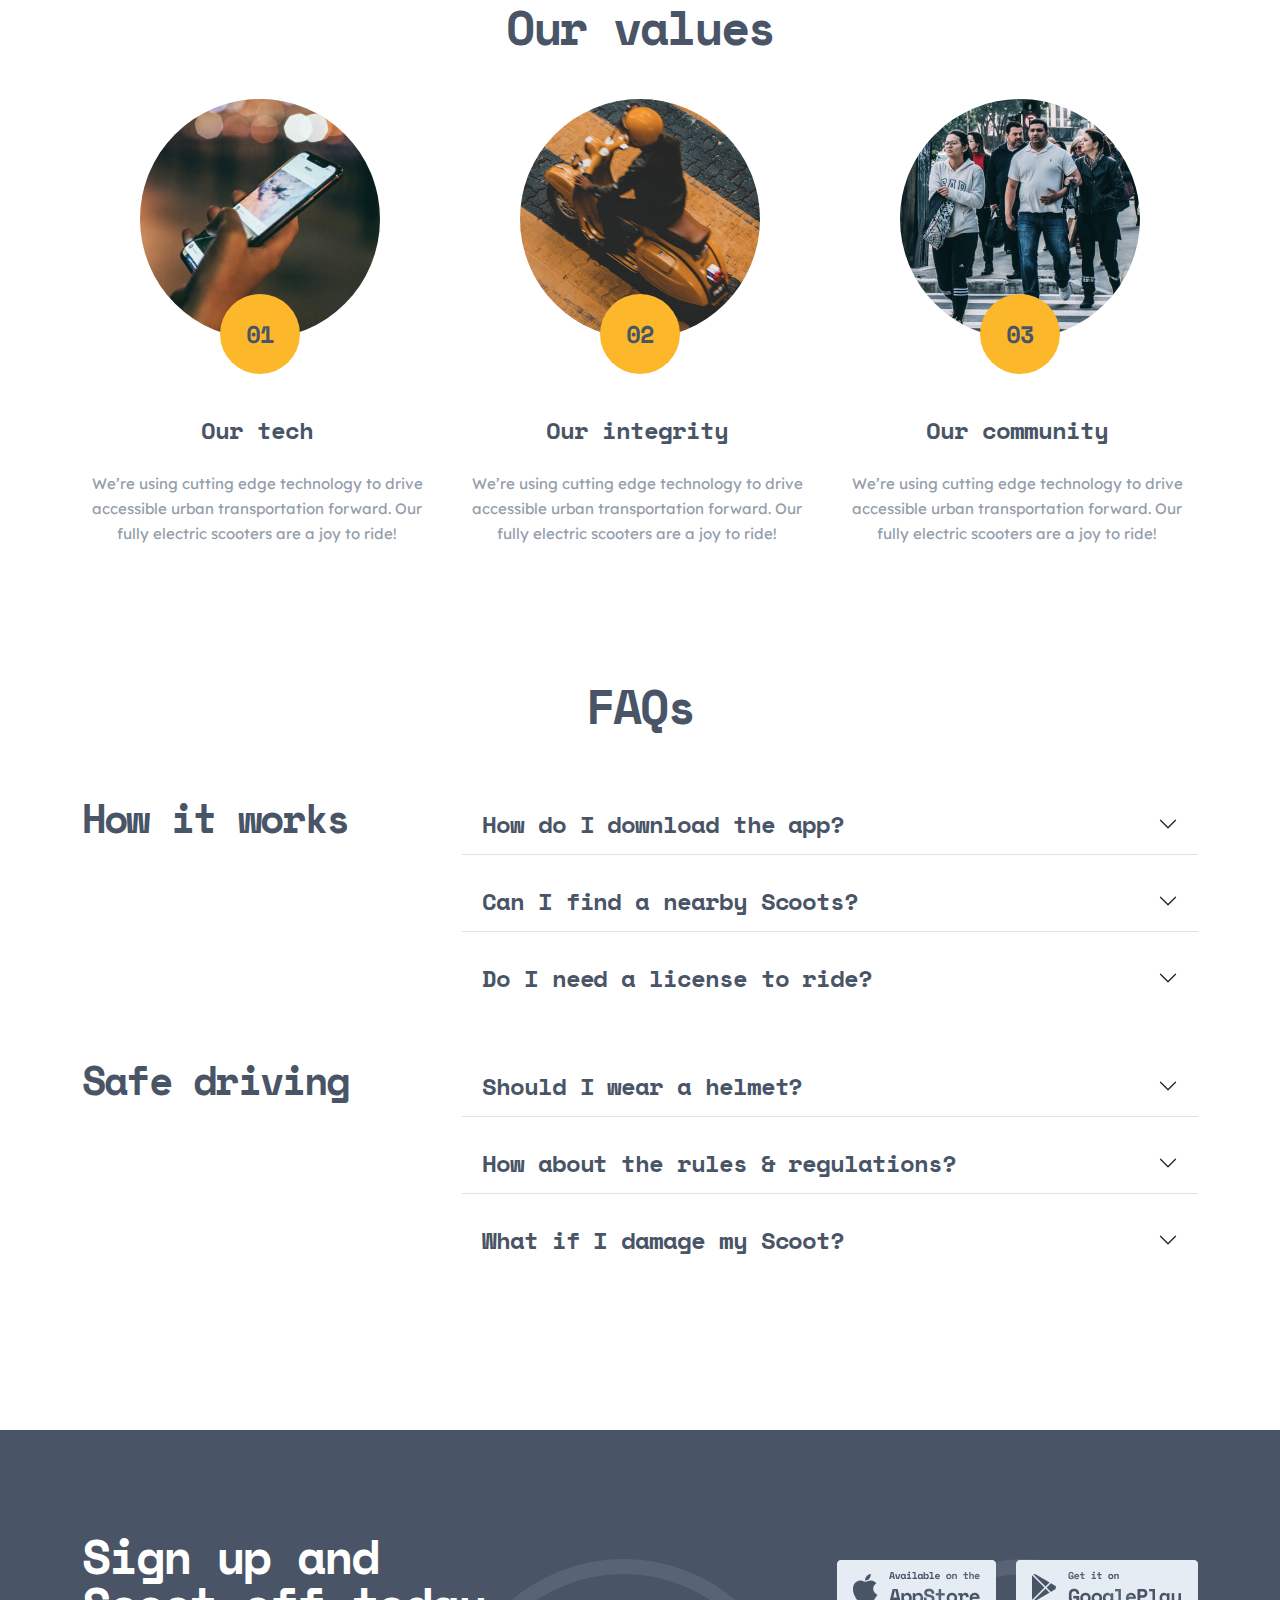
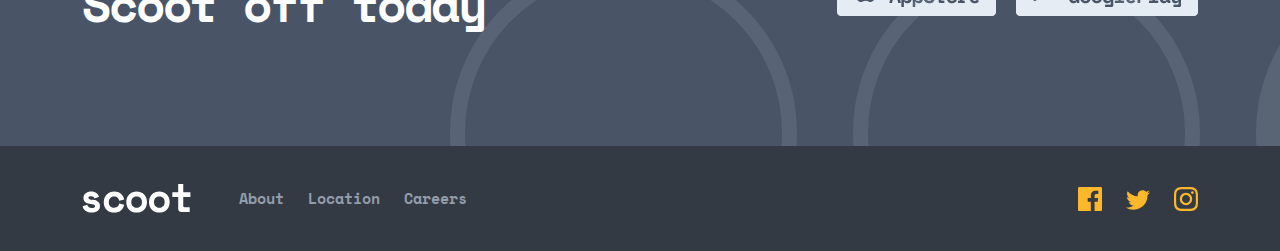
==== commit 1d4935a6: "finished about page" ====
--- a/about.html
+++ b/about.html
@@ -60,7 +60,7 @@
                                 <a class="btn btn-warning hero__link" href="#">Learn More</a>
                             </div>
                             <div class="col-12 col-sm-12 col-md-6 position-relative">
-                                <img src="./images/about-human.jpg" class="img-fluid news__img" alt="">
+                                <img src="./images/about-human.jpg" srcset="./images/about-human.jpg 1x, ./images/about-human@2x.jpg 2x" class="img-fluid news__img" alt="">
                                 <img src="./images/service-strelka.svg" class="img-fluid position-absolute news__img-arrow" alt="">
                             </div>
                         </div>
@@ -72,7 +72,7 @@
                                 <a class="btn btn-warning hero__link" href="#">Learn More</a>
                             </div>
                             <div class="col-12 col-sm-12 col-md-6 position-relative">
-                                <img src="./images/about-human-2.jpg" class="img-fluid news__img news__img-two" alt="">
+                                <img src="./images/about-human-2.jpg" srcset="./images/about-human-2.jpg 1x, ./images/about-human-2@2x.jpg 2x" class="img-fluid news__img" alt="">
                                 <img src="./images/service-strelka-short-1.svg" class="img-fluid position-absolute news__img-left" alt="">
                             </div>
                         </div>
@@ -87,7 +87,7 @@
                         <div class="row mt-5">
                             <div class="col-12 col-sm-12 col-md-12 col-lg-4 text-center">
                                 <div class="values__imgs">
-                                    <img class="values__img" src="./images/value-1.jpg" width="240" height="240" alt="value 1">
+                                    <img class="values__img" src="./images/value-1.jpg" srcset="./images/value-1.jpg 1x, ./images/value-1@2x.jpg 2x" width="240" height="240" alt="value 1">
                                 </div>
                                 <div class="values__wrap">
                                     <h3 class="values__text">Our tech</h3>
@@ -96,7 +96,7 @@
                             </div>
                             <div class="col-12 col-sm-12 col-md-12 col-lg-4 text-center">
                                 <div class="values__imgs values__two">
-                                    <img class="values__img" src="./images/value-2.jpg" width="240" height="240" alt="value 1">
+                                    <img class="values__img" src="./images/value-2.jpg" srcset="./images/value-2.jpg 1x, ./images/value-2@2x.jpg 2x" width="240" height="240" alt="value 1">
                                 </div>
                                 <div class="values__wrap">
                                     <h3 class="values__text">Our integrity</h3>
@@ -105,7 +105,7 @@
                             </div>
                             <div class="col-12 col-sm-12 col-md-12 col-lg-4 text-center">
                                 <div class="values__imgs values__three">
-                                    <img class="values__img " src="./images/value-3.jpg" width="240" height="240" alt="value 1">
+                                    <img class="values__img" src="./images/value-3.jpg" srcset="./images/value-3.jpg 1x, ./images/value-3@2x.jpg 2x" width="240" height="240" alt="value 1">
                                 </div>
                                 <div class="values__wrap">
                                     <h3 class="values__text">Our community</h3>
@@ -161,6 +161,51 @@
                                       </h2>
                                       <div id="flush-collapseThree" class="accordion-collapse collapse" aria-labelledby="flush-headingThree" data-bs-parent="#accordionFlushExample">
                                         <div class="accordion-body">To download the Scoot app, you can search “Scoot” in both the App and Google Play stores. An even simpler way to do it would be to click the relevant link at the bottom of this page and you’ll be re-directed to the correct page.</div>
+                                      </div>
+                                    </div>
+                                  </div>
+                            </div>
+                        </div>
+                        <div class="row mt-5">
+                            <div class="col-12 col-sm-12 col-md-12 col-lg-4">
+                                <h3 class="faq__text">Safe driving</h3>
+                            </div>
+                            <div class="col-12 col-sm-12 col-md-12 col-lg-8">
+                                <div class="accordion  accordion-flush" id="accordionFlushExample">
+                                    <div class="accordion-item accordion-wrap">
+                                      <h2 class="accordion-header" id="flush-headingfour">
+                                        <button class="accordion-button collapsed" type="button" data-bs-toggle="collapse" data-bs-target="#flush-collapsefour" aria-expanded="false" aria-controls="flush-collapsefour">
+                                            <div class="accor__title">
+                                                Should I wear a helmet?
+                                            </div>
+                                        </button>
+                                      </h2>
+                                      <div id="flush-collapsefour" class="accordion-collapse collapse" aria-labelledby="flush-headingfour" data-bs-parent="#accordionFlushExample">
+                                        <div class="accordion-body">Yes, please do! All cities have different laws. But we strongly strongly strongly recommend always wearing a helmet regardless of the local laws. We like you and we want you to be as safe as possible while Scooting.</div>
+                                      </div>
+                                    </div>
+                                    <div class="accordion-item accordion-wrap">
+                                      <h2 class="accordion-header" id="flush-headingfive">
+                                        <button class="accordion-button collapsed" type="button" data-bs-toggle="collapse" data-bs-target="#flush-collapsefive" aria-expanded="false" aria-controls="flush-collapsefive">
+                                            <div class="accor__title">
+                                                How about the rules & regulations?
+                                            </div>
+                                        </button>
+                                      </h2>
+                                      <div id="flush-collapsefive" class="accordion-collapse collapse" aria-labelledby="flush-headingfive" data-bs-parent="#accordionFlushExample">
+                                        <div class="accordion-body">Yes, please do! All cities have different laws. But we strongly strongly strongly recommend always wearing a helmet regardless of the local laws. We like you and we want you to be as safe as possible while Scooting.</div>
+                                      </div>
+                                    </div>
+                                    <div class="accordion-item accordion-wrap">
+                                      <h2 class="accordion-header" id="flush-headingsix">
+                                        <button class="accordion-button collapsed" type="button" data-bs-toggle="collapse" data-bs-target="#flush-collapsesix" aria-expanded="false" aria-controls="flush-collapseThree">
+                                           <div class="accor__title">
+                                            What if I damage my Scoot?
+                                           </div>
+                                        </button>
+                                      </h2>
+                                      <div id="flush-collapsesix" class="accordion-collapse collapse" aria-labelledby="flush-headingsix" data-bs-parent="#accordionFlushExample">
+                                        <div class="accordion-body">Yes, please do! All cities have different laws. But we strongly strongly strongly recommend always wearing a helmet regardless of the local laws. We like you and we want you to be as safe as possible while Scooting.</div>
                                       </div>
                                     </div>
                                   </div>
@@ -222,10 +267,8 @@
             </div>
         </footer>
         
-        <!-- <script src="./bootstrap/js/bootstrap.bundle.min.js"></script> -->
+
         <script src="./bootstrap/js/bootstrap.min.js"></script>
-        <!-- <script src="./bootstrap/js/bootstrap.esm.min.js"></script> -->
-
     </body>
     </html>
     --- a/css/main.css
+++ b/css/main.css
@@ -1033,6 +1033,12 @@
   color: #495567;
 }
 
+@media only screen and (max-width: 768px) {
+  .faq__text {
+    margin-bottom: 32px;
+    text-align: center;
+  }
+}
 .accordion-wrap {
   background: #F2F5F9;
 }
